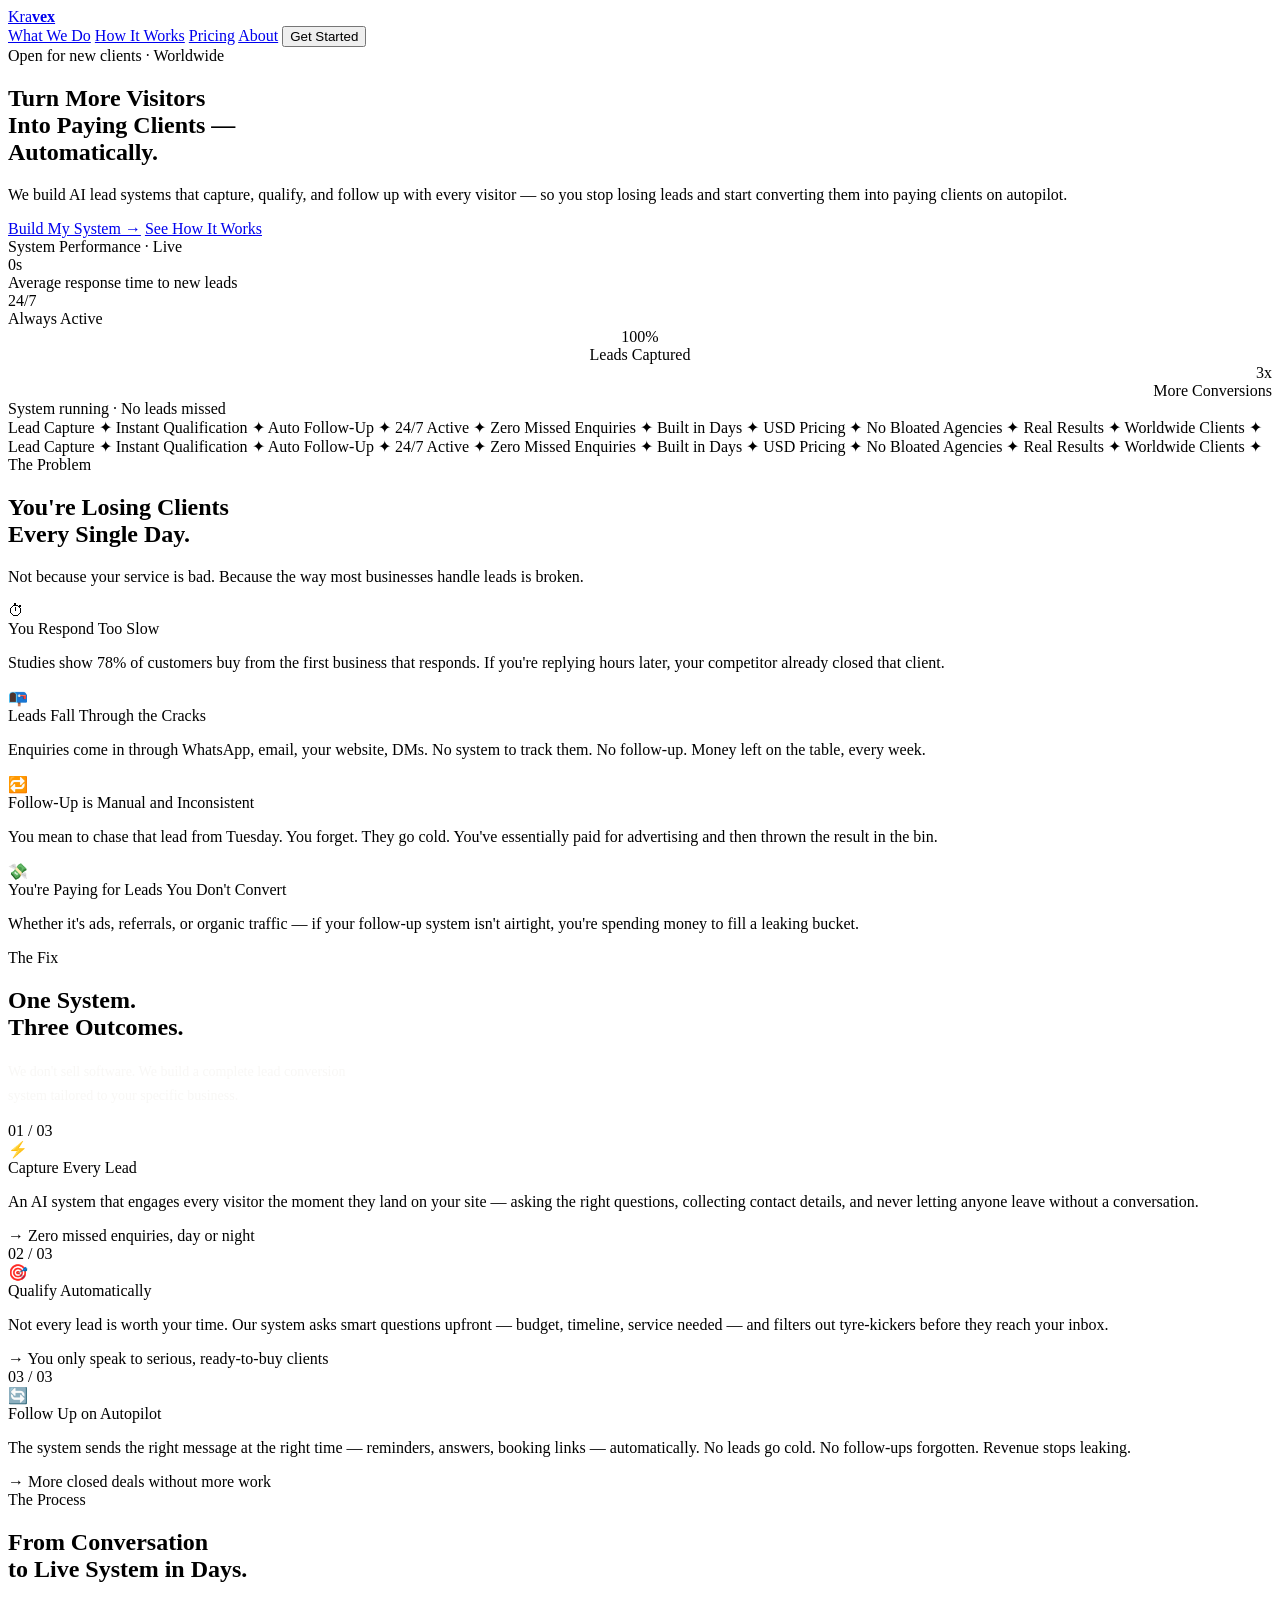
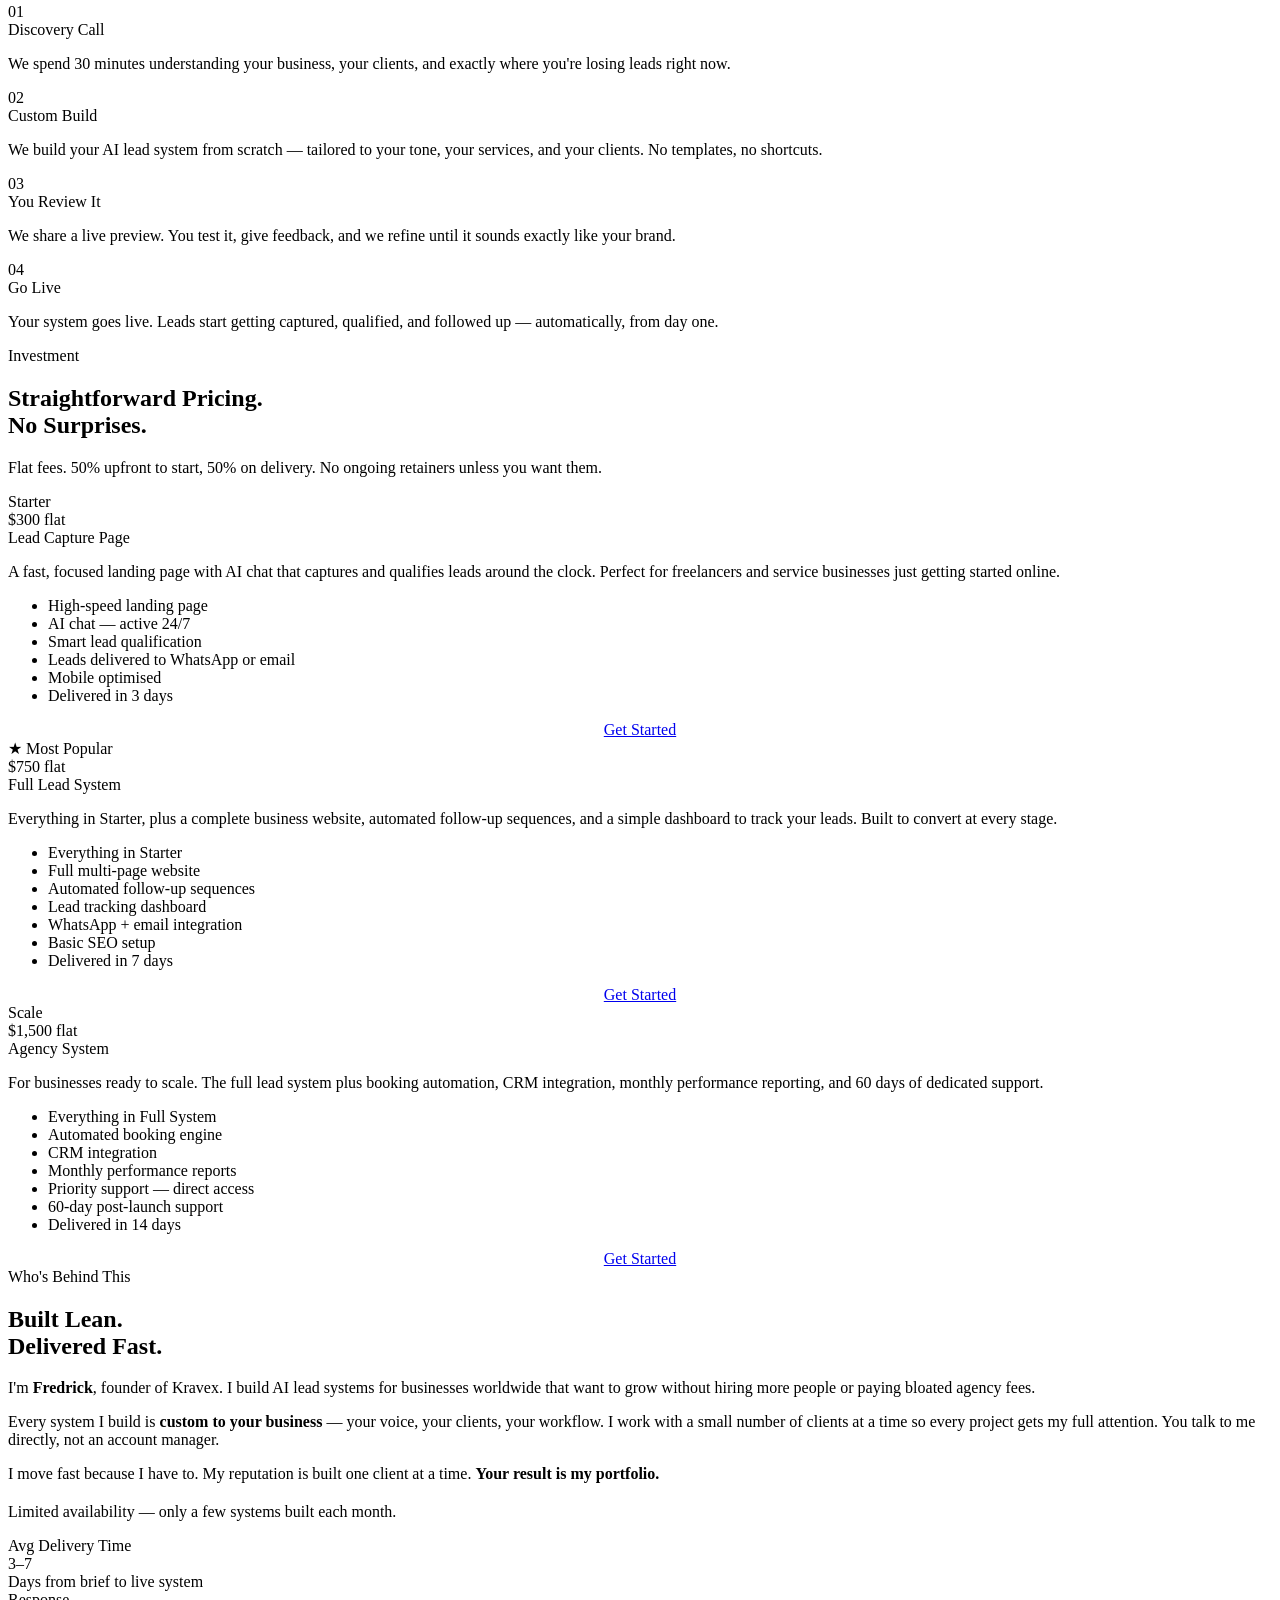
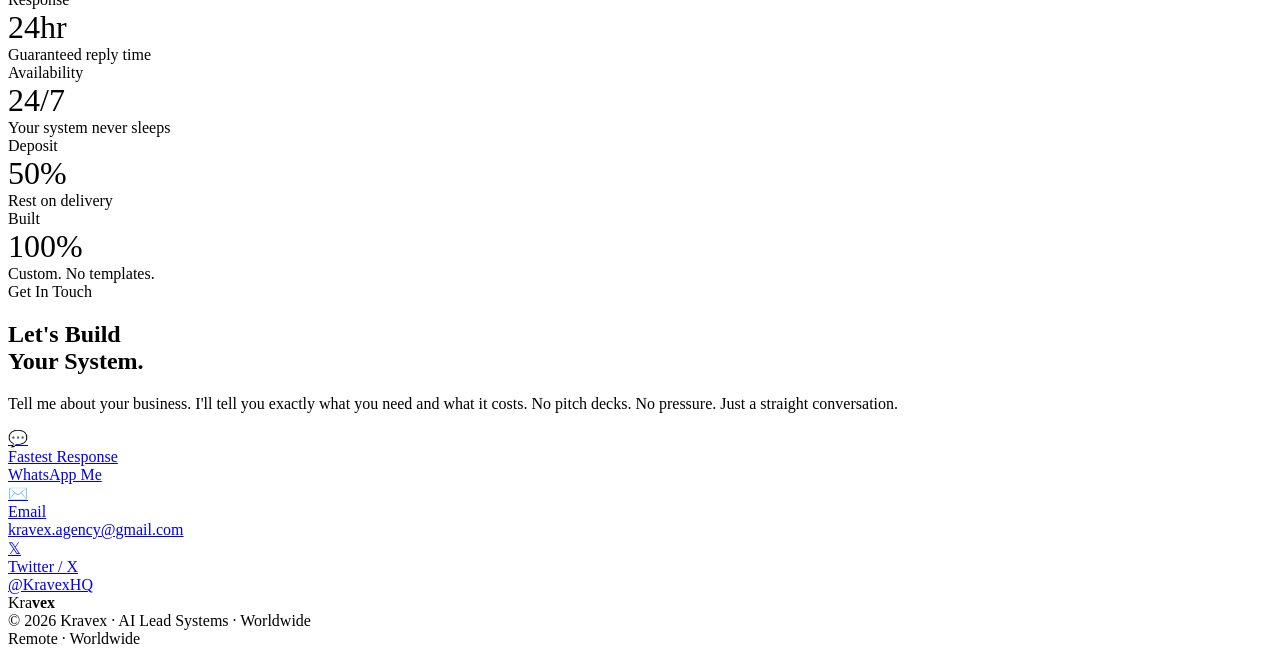
==== kravex/index.html @ 92c64c15 "Add files via upload" ====
<!DOCTYPE html>
<html lang="en">
<head>
<meta charset="UTF-8">
<meta name="viewport" content="width=device-width, initial-scale=1.0">
<title>Kravex — AI Systems That Close</title>
<meta name="description" content="Kravex builds AI lead systems for businesses that are tired of losing clients to slow response times and missed follow-ups.">
<link rel="preconnect" href="https://fonts.googleapis.com">
<link href="https://fonts.googleapis.com/css2?family=Syne:wght@400;600;700;800&family=Inter:wght@300;400;500&display=swap" rel="stylesheet">
<link rel="stylesheet" href="kravex.css">
</head>
<body>

<div id="cur"></div>
<div id="cur-r"></div>

<!-- NAV -->
<nav>
  <a href="#" class="nav-logo">Kra<b>vex</b></a>
  <div class="nav-links">
    <a href="#solution">What We Do</a>
    <a href="#how">How It Works</a>
    <a href="#pricing">Pricing</a>
    <a href="#about">About</a>
    <button class="nav-btn">Get Started</button>
  </div>
</nav>

<!-- HERO -->
<section class="hero">
  <div class="hero-glow"></div>
  <div class="hero-grid"></div>

  <div class="hero-left">
    <div class="hero-eyebrow">
      <div class="hero-eyebrow-dot"></div>
      Open for new clients · Worldwide
    </div>

   <h1>
  Turn More Visitors<br>
  Into Paying Clients —<br>
  <span class="outline">Automatically.</span>
</h1>

 <p class="hero-desc">
  We build AI lead systems that capture, qualify, and follow up with every visitor — 
  so you stop losing leads and start converting them into paying clients on autopilot.
</p>
    <div class="hero-actions">
      <a href="#contact" class="btn-gold">Build My System →</a>
      <a href="#how" class="btn-line">See How It Works</a>
    </div>
  </div>

  <div class="hero-right">
    <div class="hero-card">
      <div class="card-label">System Performance · Live</div>
      <div class="card-metric">0s</div>
      <div class="card-metric-label">Average response time to new leads</div>
      <div class="card-divider"></div>
      <div class="card-row">
        <div>
          <div class="card-stat-num">24/7</div>
          <div class="card-stat-label">Always Active</div>
        </div>
        <div style="text-align:center">
          <div class="card-stat-num">100%</div>
          <div class="card-stat-label">Leads Captured</div>
        </div>
        <div style="text-align:right">
          <div class="card-stat-num">3x</div>
          <div class="card-stat-label">More Conversions</div>
        </div>
      </div>
      <div class="live-badge">
        <div class="live-dot"></div>
        System running · No leads missed
      </div>
    </div>
  </div>
</section>

<!-- TICKER -->
<div class="ticker">
  <div class="ticker-track">
    <div class="ticker-item">Lead Capture <span class="ticker-sep">✦</span> Instant Qualification <span class="ticker-sep">✦</span> Auto Follow-Up <span class="ticker-sep">✦</span> 24/7 Active <span class="ticker-sep">✦</span> Zero Missed Enquiries <span class="ticker-sep">✦</span> Built in Days <span class="ticker-sep">✦</span> USD Pricing <span class="ticker-sep">✦</span> No Bloated Agencies <span class="ticker-sep">✦</span> Real Results <span class="ticker-sep">✦</span> Worldwide Clients <span class="ticker-sep">✦</span></div>
    <div class="ticker-item">Lead Capture <span class="ticker-sep">✦</span> Instant Qualification <span class="ticker-sep">✦</span> Auto Follow-Up <span class="ticker-sep">✦</span> 24/7 Active <span class="ticker-sep">✦</span> Zero Missed Enquiries <span class="ticker-sep">✦</span> Built in Days <span class="ticker-sep">✦</span> USD Pricing <span class="ticker-sep">✦</span> No Bloated Agencies <span class="ticker-sep">✦</span> Real Results <span class="ticker-sep">✦</span> Worldwide Clients <span class="ticker-sep">✦</span></div>
  </div>
</div>

<!-- PROBLEM -->
<section class="problem" id="problem">
  <div class="sec-label">The Problem</div>
  <h2 class="sec-title">You're Losing Clients<br>Every Single Day.</h2>
  <p class="sec-sub">Not because your service is bad. Because the way most businesses handle leads is broken.</p>

  <div class="problem-grid reveal">
    <div class="problem-item">
      <div class="problem-icon">⏱</div>
      <div class="problem-title">You Respond Too Slow</div>
      <p class="problem-desc">Studies show 78% of customers buy from the first business that responds. If you're replying hours later, your competitor already closed that client.</p>
    </div>
    <div class="problem-item">
      <div class="problem-icon">📭</div>
      <div class="problem-title">Leads Fall Through the Cracks</div>
      <p class="problem-desc">Enquiries come in through WhatsApp, email, your website, DMs. No system to track them. No follow-up. Money left on the table, every week.</p>
    </div>
    <div class="problem-item">
      <div class="problem-icon">🔁</div>
      <div class="problem-title">Follow-Up is Manual and Inconsistent</div>
      <p class="problem-desc">You mean to chase that lead from Tuesday. You forget. They go cold. You've essentially paid for advertising and then thrown the result in the bin.</p>
    </div>
    <div class="problem-item">
      <div class="problem-icon">💸</div>
      <div class="problem-title">You're Paying for Leads You Don't Convert</div>
      <p class="problem-desc">Whether it's ads, referrals, or organic traffic — if your follow-up system isn't airtight, you're spending money to fill a leaking bucket.</p>
    </div>
  </div>
</section>

<!-- SOLUTION -->
<section class="solution" id="solution">
  <div class="solution-header">
    <div>
      <div class="sec-label">The Fix</div>
      <h2 class="sec-title">One System.<br>Three Outcomes.</h2>
    </div>
    <p style="font-size:14px;color:rgba(237,235,230,.4);max-width:340px;line-height:1.7;font-weight:300">We don't sell software. We build a complete lead conversion system tailored to your specific business.</p>
  </div>

  <div class="solution-cards reveal">
    <div class="sol-card">
      <div class="sol-num">01 / 03</div>
      <div class="sol-icon">⚡</div>
      <div class="sol-title">Capture Every Lead</div>
      <p class="sol-desc">An AI system that engages every visitor the moment they land on your site — asking the right questions, collecting contact details, and never letting anyone leave without a conversation.</p>
      <div class="sol-outcome">→ Zero missed enquiries, day or night</div>
    </div>
    <div class="sol-card">
      <div class="sol-num">02 / 03</div>
      <div class="sol-icon">🎯</div>
      <div class="sol-title">Qualify Automatically</div>
      <p class="sol-desc">Not every lead is worth your time. Our system asks smart questions upfront — budget, timeline, service needed — and filters out tyre-kickers before they reach your inbox.</p>
      <div class="sol-outcome">→ You only speak to serious, ready-to-buy clients</div>
    </div>
    <div class="sol-card">
      <div class="sol-num">03 / 03</div>
      <div class="sol-icon">🔄</div>
      <div class="sol-title">Follow Up on Autopilot</div>
      <p class="sol-desc">The system sends the right message at the right time — reminders, answers, booking links — automatically. No leads go cold. No follow-ups forgotten. Revenue stops leaking.</p>
      <div class="sol-outcome">→ More closed deals without more work</div>
    </div>
  </div>
</section>

<!-- HOW IT WORKS -->
<section class="how" id="how">
  <div class="sec-label">The Process</div>
  <h2 class="sec-title">From Conversation<br>to Live System in Days.</h2>

  <div class="how-steps reveal">
    <div class="how-step">
      <div class="how-step-num">01</div>
      <div class="how-step-title">Discovery Call</div>
      <p class="how-step-desc">We spend 30 minutes understanding your business, your clients, and exactly where you're losing leads right now.</p>
    </div>
    <div class="how-step">
      <div class="how-step-num">02</div>
      <div class="how-step-title">Custom Build</div>
      <p class="how-step-desc">We build your AI lead system from scratch — tailored to your tone, your services, and your clients. No templates, no shortcuts.</p>
    </div>
    <div class="how-step">
      <div class="how-step-num">03</div>
      <div class="how-step-title">You Review It</div>
      <p class="how-step-desc">We share a live preview. You test it, give feedback, and we refine until it sounds exactly like your brand.</p>
    </div>
    <div class="how-step">
      <div class="how-step-num">04</div>
      <div class="how-step-title">Go Live</div>
      <p class="how-step-desc">Your system goes live. Leads start getting captured, qualified, and followed up — automatically, from day one.</p>
    </div>
  </div>
</section>

<!-- PRICING -->
<section class="pricing" id="pricing">
  <div class="sec-label">Investment</div>
  <h2 class="sec-title">Straightforward Pricing.<br>No Surprises.</h2>
  <p class="sec-sub">Flat fees. 50% upfront to start, 50% on delivery. No ongoing retainers unless you want them.</p>

  <div class="pricing-grid reveal">
    <div class="p-card">
      <div class="p-badge">Starter</div>
      <div class="p-price">$300 <span class="p-per">flat</span></div>
      <div class="p-name">Lead Capture Page</div>
      <p class="p-desc">A fast, focused landing page with AI chat that captures and qualifies leads around the clock. Perfect for freelancers and service businesses just getting started online.</p>
      <ul class="p-list">
        <li>High-speed landing page</li>
        <li>AI chat — active 24/7</li>
        <li>Smart lead qualification</li>
        <li>Leads delivered to WhatsApp or email</li>
        <li>Mobile optimised</li>
        <li>Delivered in 3 days</li>
      </ul>
      <div class="p-cta"><a href="#contact" class="btn-line" style="display:block;text-align:center">Get Started</a></div>
    </div>

    <div class="p-card star">
      <div class="p-badge">★ Most Popular</div>
      <div class="p-price">$750 <span class="p-per">flat</span></div>
      <div class="p-name">Full Lead System</div>
      <p class="p-desc">Everything in Starter, plus a complete business website, automated follow-up sequences, and a simple dashboard to track your leads. Built to convert at every stage.</p>
      <ul class="p-list">
        <li>Everything in Starter</li>
        <li>Full multi-page website</li>
        <li>Automated follow-up sequences</li>
        <li>Lead tracking dashboard</li>
        <li>WhatsApp + email integration</li>
        <li>Basic SEO setup</li>
        <li>Delivered in 7 days</li>
      </ul>
      <div class="p-cta"><a href="#contact" class="btn-gold" style="display:block;text-align:center">Get Started</a></div>
    </div>

    <div class="p-card">
      <div class="p-badge">Scale</div>
      <div class="p-price">$1,500 <span class="p-per">flat</span></div>
      <div class="p-name">Agency System</div>
      <p class="p-desc">For businesses ready to scale. The full lead system plus booking automation, CRM integration, monthly performance reporting, and 60 days of dedicated support.</p>
      <ul class="p-list">
        <li>Everything in Full System</li>
        <li>Automated booking engine</li>
        <li>CRM integration</li>
        <li>Monthly performance reports</li>
        <li>Priority support — direct access</li>
        <li>60-day post-launch support</li>
        <li>Delivered in 14 days</li>
      </ul>
      <div class="p-cta"><a href="#contact" class="btn-line" style="display:block;text-align:center">Get Started</a></div>
    </div>
  </div>
</section>

<!-- ABOUT -->
<section class="about" id="about">
  <div class="about-body">
    <div class="about-tag">Who's Behind This</div>
    <h2 class="about-headline">
      Built Lean.<br>
      Delivered <span>Fast.</span>
    </h2>
    <p>I'm <strong>Fredrick</strong>, founder of Kravex. I build AI lead systems for businesses worldwide that want to grow without hiring more people or paying bloated agency fees.</p>
    <p>Every system I build is <strong>custom to your business</strong> — your voice, your clients, your workflow. I work with a small number of clients at a time so every project gets my full attention. You talk to me directly, not an account manager.</p>
    <p>I move fast because I have to. My reputation is built one client at a time. <strong>Your result is my portfolio.</strong></p>
    <p class="gold" style="margin-top:20px;">
  Limited availability — only a few systems built each month.
</p>
  </div>

  <div class="about-right reveal">
    <div class="trust-box">
      <div class="trust-box-label">Avg Delivery Time</div>
      <div class="trust-metric">3–7</div>
      <div class="trust-metric-sub">Days from brief to live system</div>
    </div>
    <div class="trust-grid">
      <div class="trust-sm">
        <div class="trust-box-label">Response</div>
        <div class="trust-metric" style="font-size:32px">24hr</div>
        <div class="trust-metric-sub">Guaranteed reply time</div>
      </div>
      <div class="trust-sm">
        <div class="trust-box-label">Availability</div>
        <div class="trust-metric" style="font-size:32px">24/7</div>
        <div class="trust-metric-sub">Your system never sleeps</div>
      </div>
      <div class="trust-sm">
        <div class="trust-box-label">Deposit</div>
        <div class="trust-metric" style="font-size:32px">50%</div>
        <div class="trust-metric-sub">Rest on delivery</div>
      </div>
      <div class="trust-sm">
        <div class="trust-box-label">Built</div>
        <div class="trust-metric" style="font-size:32px">100%</div>
        <div class="trust-metric-sub">Custom. No templates.</div>
      </div>
    </div>
  </div>
</section>

<!-- CONTACT -->
<section class="contact" id="contact">
  <div class="contact-glow"></div>
  <div class="sec-label" style="justify-content:center">Get In Touch</div>
  <h2>
    Let's Build<br>
    Your <span>System.</span>
  </h2>
  <p class="contact-sub">
    Tell me about your business. I'll tell you exactly what you need and what it costs. 
    No pitch decks. No pressure. Just a straight conversation.
  </p>

  <div class="contact-cards reveal">
    <a href="https://wa.me/2348146888691" class="c-card">
      <div class="c-icon">💬</div>
      <div class="c-label">Fastest Response</div>
      <div class="c-val">WhatsApp Me</div>
    </a>
    <a href="mailto:fredrickworlu1000@gmail.com" class="c-card">
      <div class="c-icon">✉️</div>
      <div class="c-label">Email</div>
      <div class="c-val">kravex.agency@gmail.com</div>
    </a>
    <a href="https://twitter.com/KravexHQ" class="c-card">
      <div class="c-icon">𝕏</div>
      <div class="c-label">Twitter / X</div>
      <div class="c-val">@KravexHQ</div>
    </a>
  </div>
</section>

<!-- FOOTER -->
<footer>
  <div class="footer-logo">Kra<b>vex</b></div>
  <div class="footer-copy">© 2026 Kravex · AI Lead Systems · Worldwide</div>
  <div class="footer-right">Remote · Worldwide</div>
</footer>

<script>
// Cursor
const cur=document.getElementById('cur'),ring=document.getElementById('cur-r');
let mx=0,my=0,rx=0,ry=0;
document.addEventListener('mousemove',e=>{
  mx=e.clientX;my=e.clientY;
  cur.style.left=mx+'px';cur.style.top=my+'px';
});
(function loop(){rx+=(mx-rx)*.1;ry+=(my-ry)*.1;ring.style.left=rx+'px';ring.style.top=ry+'px';requestAnimationFrame(loop)})();

// Reveal on scroll
const obs=new IntersectionObserver(entries=>{
  entries.forEach(e=>{if(e.isIntersecting)e.target.classList.add('in')});
},{threshold:.08});
document.querySelectorAll('.reveal').forEach(el=>obs.observe(el));

// Stagger children of reveal elements
document.querySelectorAll('.problem-grid .problem-item, .solution-cards .sol-card, .pricing-grid .p-card, .how-steps .how-step, .trust-grid .trust-sm, .contact-cards .c-card').forEach((el,i)=>{
  el.style.transitionDelay=`${i*80}ms`;
  el.classList.add('reveal');
  obs.observe(el);
});
</script>
</body>
</html>
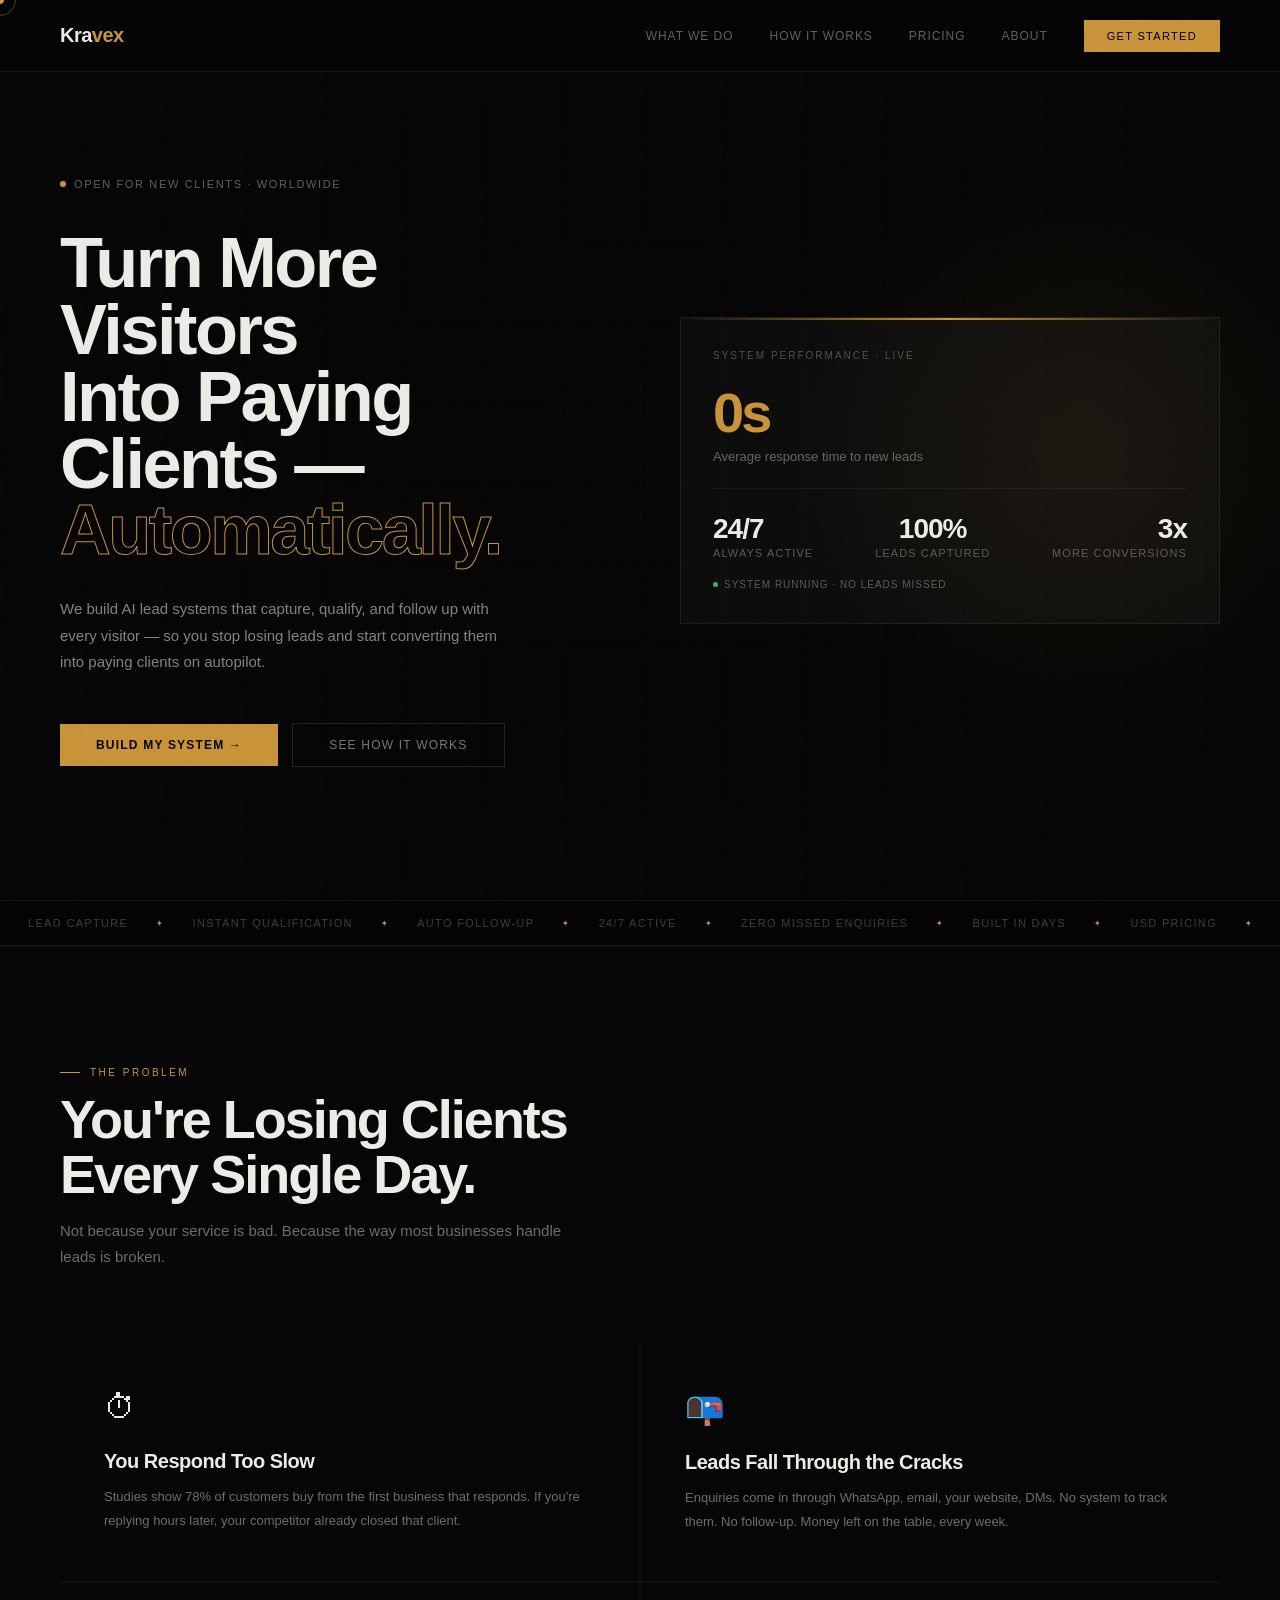
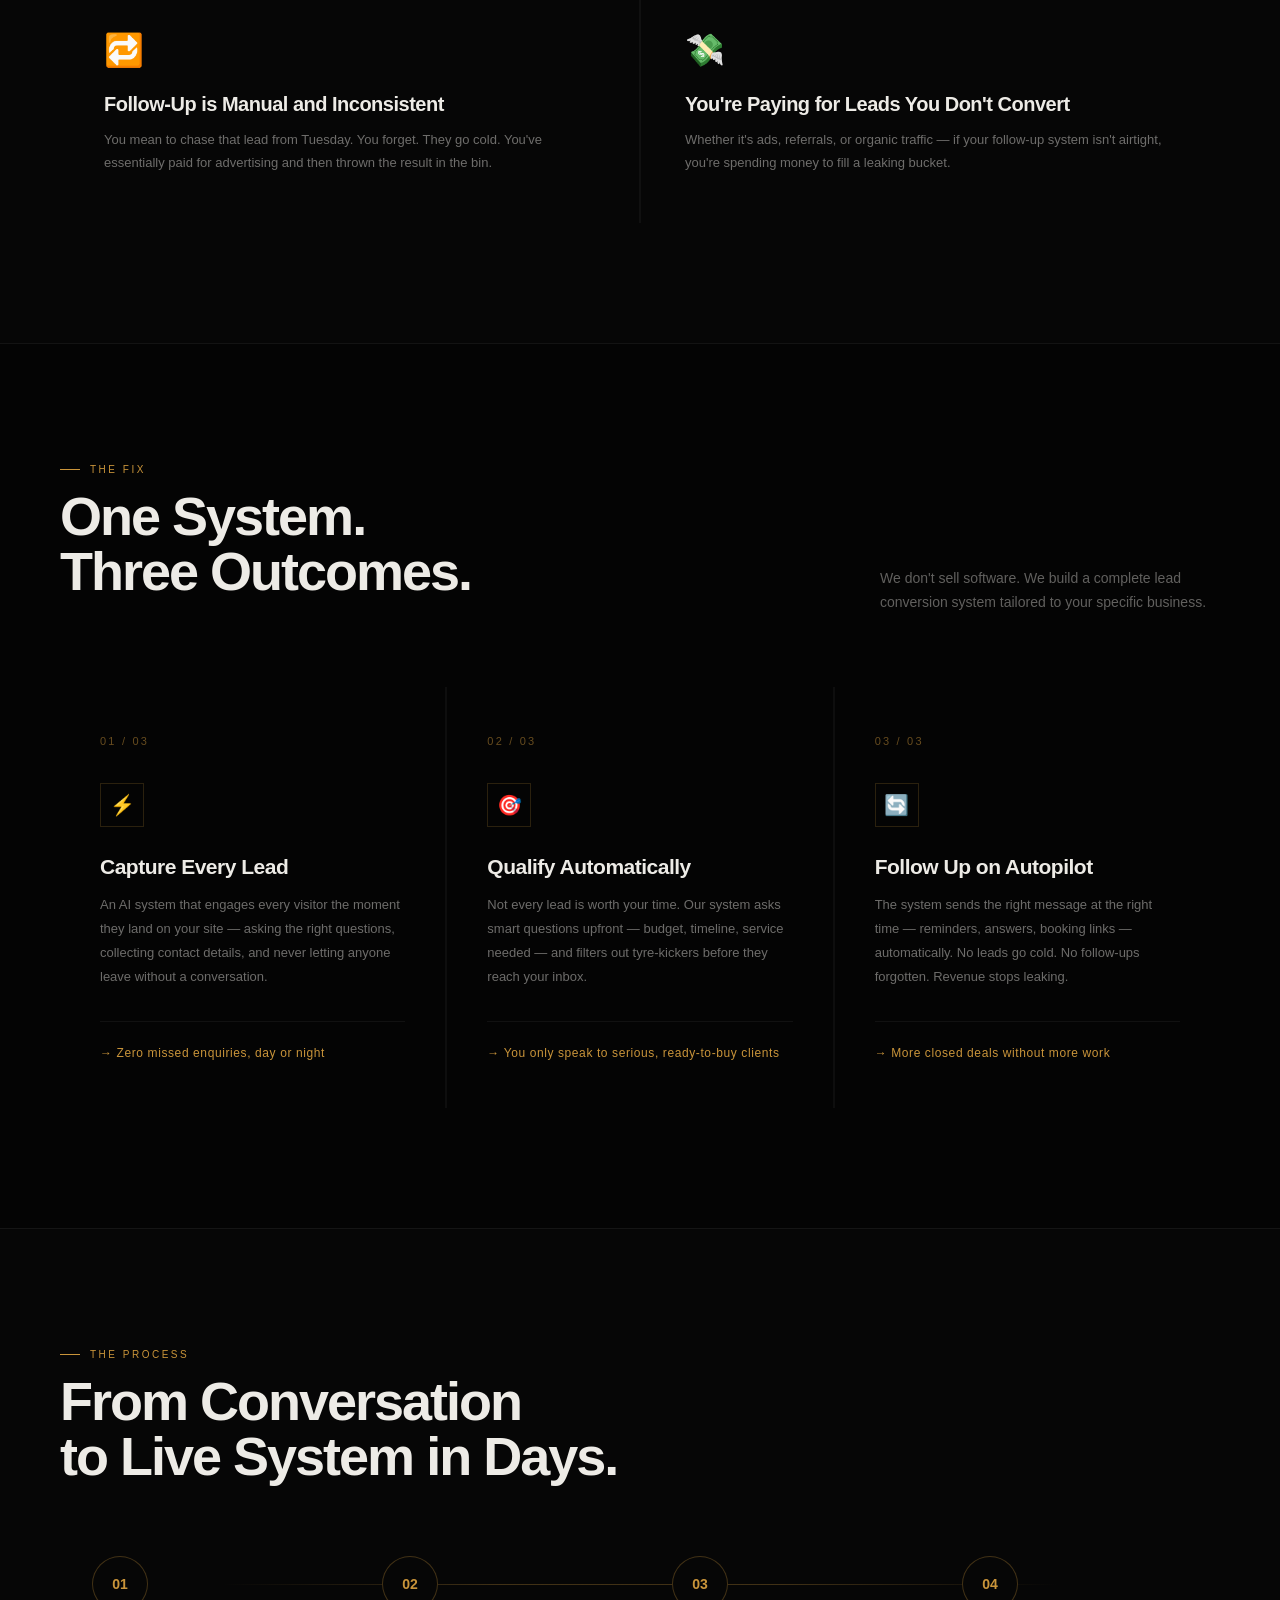
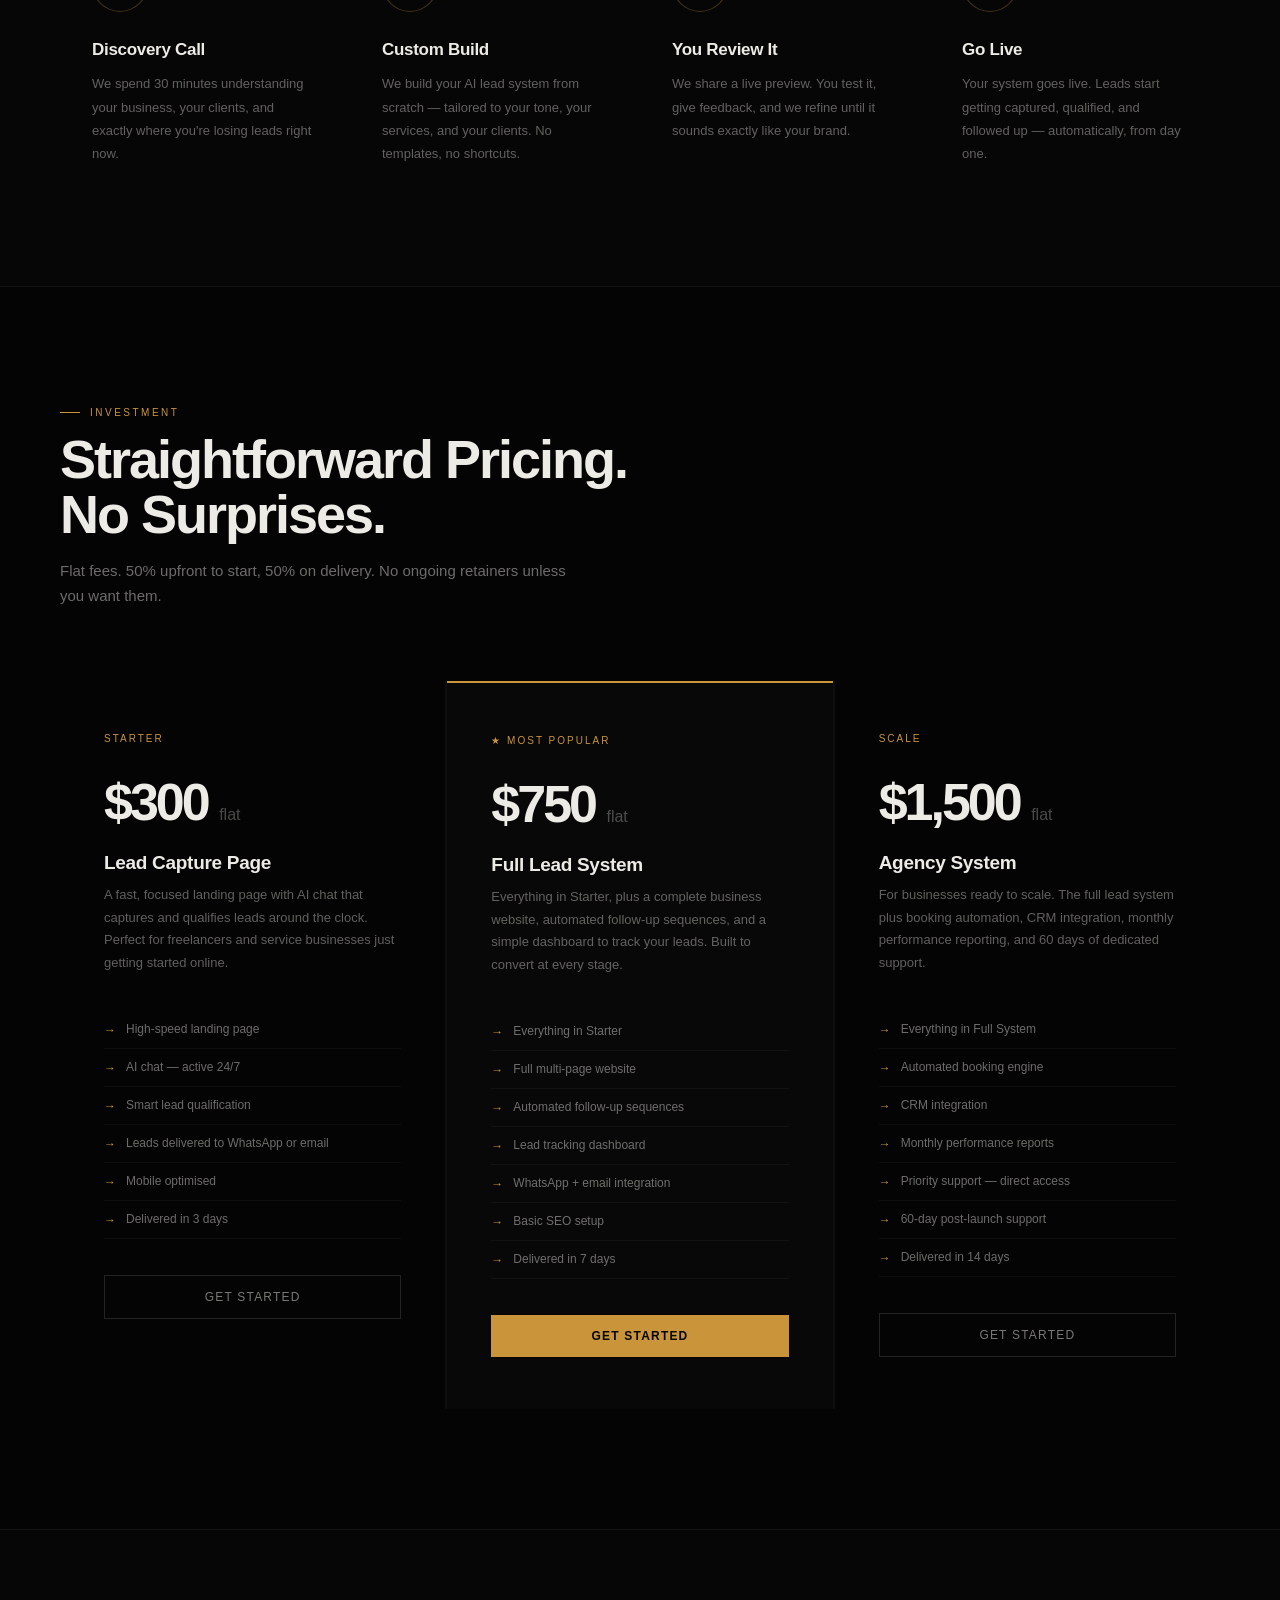
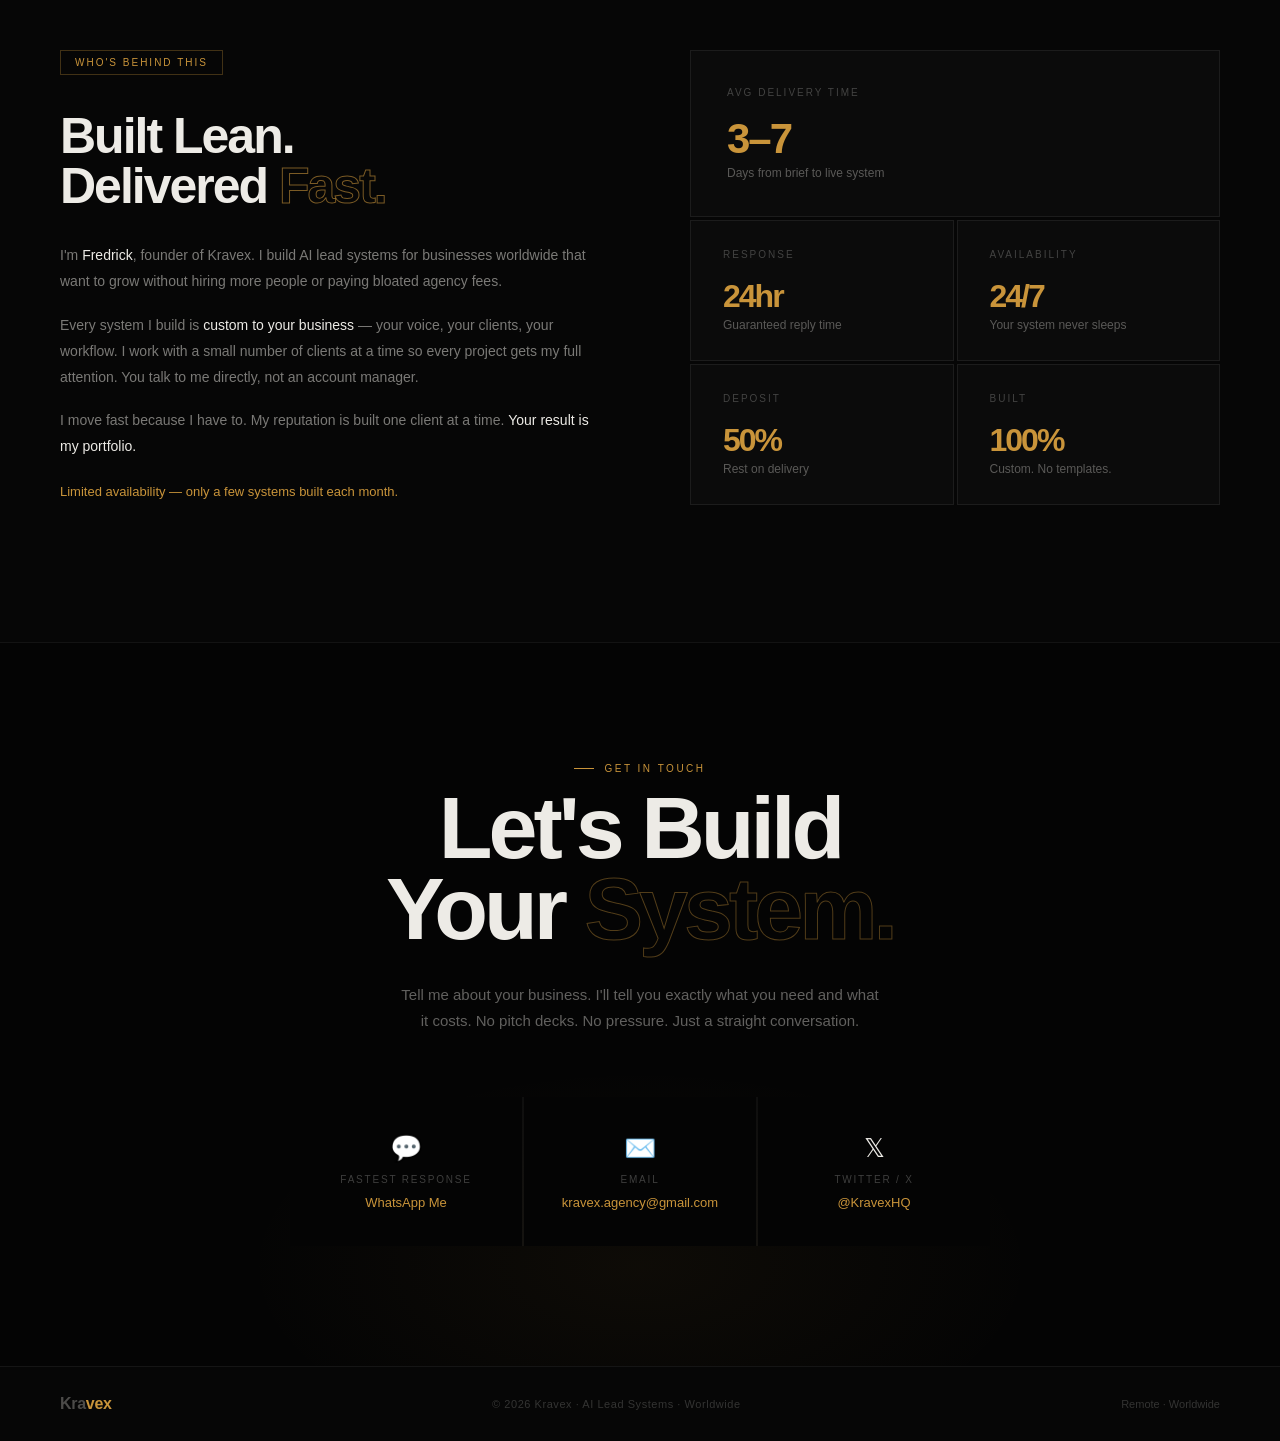
==== commit 89e4d071: "Update index.html" ====
--- a/kravex/index.html
+++ b/kravex/index.html
@@ -10,7 +10,200 @@
 <link rel="stylesheet" href="kravex.css">
 </head>
 <body>
-
+  
+<style>
+
+*,*::before,*::after{box-sizing:border-box;margin:0;padding:0}
+html{scroll-behavior:smooth;font-size:16px}
+body{background:#060606;color:#EDEBE6;font-family:'Inter',sans-serif;overflow-x:hidden;cursor:none;-webkit-font-smoothing:antialiased}
+
+/* ── CURSOR ── */
+#cur{position:fixed;width:8px;height:8px;background:#C9943A;border-radius:50%;pointer-events:none;z-index:9999;transform:translate(-50%,-50%);transition:width .15s,height .15s}
+#cur-r{position:fixed;width:32px;height:32px;border:1px solid rgba(201,148,58,.4);border-radius:50%;pointer-events:none;z-index:9998;transform:translate(-50%,-50%);transition:width .3s,height .3s}
+body:has(a:hover) #cur,body:has(button:hover) #cur{width:16px;height:16px}
+body:has(a:hover) #cur-r,body:has(button:hover) #cur-r{width:48px;height:48px}
+
+/* ── NOISE ── */
+body::after{content:'';position:fixed;inset:0;background-image:url("data:image/svg+xml,%3Csvg xmlns='http://www.w3.org/2000/svg'%3E%3Cfilter id='n'%3E%3CfeTurbulence baseFrequency='.75' numOctaves='4' stitchTiles='stitch'/%3E%3C/filter%3E%3Crect width='100%25' height='100%25' filter='url(%23n)' opacity='.025'/%3E%3C/svg%3E");pointer-events:none;z-index:998}
+
+/* ── NAV ── */
+nav{position:fixed;top:0;left:0;right:0;z-index:100;display:flex;align-items:center;justify-content:space-between;padding:0 60px;height:72px;border-bottom:1px solid rgba(255,255,255,.06);background:rgba(6,6,6,.9);backdrop-filter:blur(24px)}
+.nav-logo{font-family:'Syne',sans-serif;font-weight:800;font-size:20px;color:#EDEBE6;text-decoration:none;letter-spacing:-.5px}
+.nav-logo b{color:#C9943A}
+.nav-links{display:flex;align-items:center;gap:36px}
+.nav-links a{font-size:12px;color:rgba(237,235,230,.4);text-decoration:none;letter-spacing:.08em;text-transform:uppercase;transition:color .2s}
+.nav-links a:hover{color:#fff}
+.nav-btn{
+  padding:9px 22px;
+  border:1px solid #C9943A;
+  font-size:11px;
+  background-color: #C9943A;
+  letter-spacing:.12em;
+  text-transform:uppercase;
+  text-decoration:none;
+  transition:all .2s;
+  font-family:'Inter',sans-serif;
+}
+.nav-btn:hover{
+  color:#ffffff;
+  cursor: pointer;
+  background-color: #543806;
+  border: 1px solid #543806;
+}
+
+/* ── HERO ── */
+.hero{min-height:100vh;display:grid;grid-template-columns:1fr 1fr;align-items:center;padding:120px 60px 80px;gap:80px;position:relative;overflow:hidden}
+.hero-glow{position:absolute;width:600px;height:600px;background:radial-gradient(circle,rgba(201,148,58,.08) 0%,transparent 70%);right:-100px;top:50%;transform:translateY(-50%);pointer-events:none}
+.hero-grid{position:absolute;inset:0;background-image:linear-gradient(rgba(255,255,255,.02) 1px,transparent 1px),linear-gradient(90deg,rgba(255,255,255,.02) 1px,transparent 1px);background-size:80px 80px;pointer-events:none;mask-image:radial-gradient(ellipse 80% 80% at 50% 50%,black,transparent)}
+
+.hero-left{}
+.hero-eyebrow{display:inline-flex;align-items:center;gap:8px;font-size:11px;letter-spacing:.15em;text-transform:uppercase;color:rgba(237,235,230,.4);margin-bottom:40px}
+.hero-eyebrow-dot{width:6px;height:6px;background:#C9943A;border-radius:50%;animation:pulse 2s ease infinite}
+@keyframes pulse{0%,100%{opacity:1;transform:scale(1)}50%{opacity:.5;transform:scale(.8)}}
+
+.hero h1{font-family:'Syne',sans-serif;font-weight:800;font-size:clamp(44px,5.5vw,72px);line-height:.95;letter-spacing:-2.5px;margin-bottom:32px;opacity:0;animation:up .7s ease forwards .2s}
+.hero h1 .outline{-webkit-text-stroke:1px #C9943A;color:transparent}
+.hero-desc{font-size:15px;line-height:1.75;color:rgba(237,235,230,.55);max-width:440px;margin-bottom:48px;opacity:0;animation:up .7s ease forwards .4s;font-weight:300}
+.hero-actions{display:flex;gap:14px;align-items:center;opacity:0;animation:up .7s ease forwards .55s}
+.btn-gold{padding:14px 36px;background:#C9943A;color:#060606;font-size:12px;font-weight:600;letter-spacing:.1em;text-transform:uppercase;text-decoration:none;transition:all .2s;display:inline-block;border:none;cursor:none}
+.btn-gold:hover{background:#E0AA50;transform:translateY(-1px)}
+.btn-line{padding:14px 36px;border:1px solid rgba(255,255,255,.12);color:rgba(237,235,230,.5);font-size:12px;letter-spacing:.1em;text-transform:uppercase;text-decoration:none;transition:all .2s;display:inline-block}
+.btn-line:hover{border-color:#C9943A;color:#C9943A}
+
+.hero-right{position:relative;opacity:0;animation:up .8s ease forwards .6s}
+.hero-card{background:rgba(255,255,255,.03);border:1px solid rgba(255,255,255,.07);padding:32px;position:relative;overflow:hidden}
+.hero-card::before{content:'';position:absolute;top:0;left:0;right:0;height:2px;background:linear-gradient(90deg,transparent,#C9943A,transparent)}
+.card-label{font-size:10px;letter-spacing:.2em;text-transform:uppercase;color:rgba(237,235,230,.3);margin-bottom:24px}
+.card-metric{font-family:'Syne',sans-serif;font-size:56px;font-weight:800;color:#C9943A;letter-spacing:-3px;line-height:1}
+.card-metric-label{font-size:13px;color:rgba(237,235,230,.4);margin-top:8px;font-weight:300}
+.card-divider{height:1px;background:rgba(255,255,255,.06);margin:24px 0}
+.card-row{display:flex;justify-content:space-between;align-items:center}
+.card-stat-num{font-family:'Syne',sans-serif;font-size:28px;font-weight:800;color:#EDEBE6;letter-spacing:-1px}
+.card-stat-label{font-size:11px;color:rgba(237,235,230,.35);text-transform:uppercase;letter-spacing:.1em;margin-top:2px}
+
+/* Live indicator */
+.live-badge{display:inline-flex;align-items:center;gap:6px;font-size:10px;letter-spacing:.1em;text-transform:uppercase;color:rgba(237,235,230,.35);margin-top:20px}
+.live-dot{width:5px;height:5px;background:#4CAF50;border-radius:50%;animation:pulse 1.5s ease infinite}
+
+/* ── TICKER ── */
+.ticker{border-top:1px solid rgba(255,255,255,.06);border-bottom:1px solid rgba(255,255,255,.06);padding:16px 0;overflow:hidden;background:#040404}
+.ticker-track{display:flex;animation:ticker 22s linear infinite;white-space:nowrap}
+.ticker-item{display:flex;align-items:center;gap:28px;padding:0 28px;font-size:11px;letter-spacing:.12em;text-transform:uppercase;color:rgba(237,235,230,.25);flex-shrink:0}
+.ticker-sep{color:#C9943A;font-size:8px}
+@keyframes ticker{from{transform:translateX(0)}to{transform:translateX(-50%)}}
+
+/* ── SECTIONS ── */
+section{padding:120px 60px}
+.sec-label{font-size:10px;letter-spacing:.25em;text-transform:uppercase;color:#C9943A;margin-bottom:14px;display:flex;align-items:center;gap:10px}
+.sec-label::before{content:'';width:20px;height:1px;background:#C9943A}
+.sec-title{font-family:'Syne',sans-serif;font-size:clamp(36px,4.5vw,54px);font-weight:800;letter-spacing:-2px;line-height:1.02;margin-bottom:16px}
+.sec-sub{font-size:15px;color:rgba(237,235,230,.45);line-height:1.7;max-width:520px;font-weight:300}
+
+/* ── PROBLEM ── */
+.problem{border-top:1px solid rgba(255,255,255,.06)}
+.problem-grid{display:grid;grid-template-columns:1fr 1fr;gap:2px;margin-top:72px;background:rgba(255,255,255,.04)}
+.problem-item{background:#060606;padding:48px 44px;position:relative;overflow:hidden;transition:background .3s}
+.problem-item:hover{background:#0a0a0a}
+.problem-item::after{content:'';position:absolute;bottom:0;left:0;width:0;height:1px;background:#C9943A;transition:width .5s ease}
+.problem-item:hover::after{width:100%}
+.problem-icon{font-size:32px;margin-bottom:24px}
+.problem-title{font-family:'Syne',sans-serif;font-size:20px;font-weight:700;margin-bottom:12px;letter-spacing:-.5px}
+.problem-desc{font-size:13px;line-height:1.8;color:rgba(237,235,230,.45);font-weight:300}
+
+/* ── SOLUTION ── */
+.solution{border-top:1px solid rgba(255,255,255,.06);background:#040404}
+.solution-header{display:flex;justify-content:space-between;align-items:flex-end;margin-bottom:72px;flex-wrap:wrap;gap:32px}
+.solution-cards{display:grid;grid-template-columns:repeat(3,1fr);gap:2px;background:rgba(255,255,255,.04)}
+.sol-card{background:#040404;padding:48px 40px;position:relative;overflow:hidden;transition:background .3s}
+.sol-card:hover{background:#080808}
+.sol-num{font-family:'Syne',sans-serif;font-size:11px;letter-spacing:.2em;color:rgba(201,148,58,.5);margin-bottom:36px}
+.sol-icon{width:44px;height:44px;border:1px solid rgba(201,148,58,.2);display:flex;align-items:center;justify-content:center;margin-bottom:28px;font-size:20px}
+.sol-title{font-family:'Syne',sans-serif;font-size:21px;font-weight:700;letter-spacing:-.5px;margin-bottom:14px}
+.sol-desc{font-size:13px;line-height:1.85;color:rgba(237,235,230,.45);font-weight:300}
+.sol-outcome{margin-top:32px;padding-top:24px;border-top:1px solid rgba(255,255,255,.05);font-size:12px;color:#C9943A;letter-spacing:.05em}
+
+/* ── HOW ── */
+.how{border-top:1px solid rgba(255,255,255,.06)}
+.how-steps{display:grid;grid-template-columns:repeat(4,1fr);gap:0;margin-top:72px;position:relative}
+.how-steps::before{content:'';position:absolute;top:28px;left:14%;right:14%;height:1px;background:linear-gradient(90deg,transparent,rgba(201,148,58,.3),rgba(201,148,58,.3),transparent);z-index:0}
+.how-step{padding:0 32px;position:relative;z-index:1}
+.how-step-num{width:56px;height:56px;border:1px solid rgba(201,148,58,.3);border-radius:50%;display:flex;align-items:center;justify-content:center;font-family:'Syne',sans-serif;font-size:14px;font-weight:800;color:#C9943A;margin-bottom:28px;background:#060606}
+.how-step-title{font-family:'Syne',sans-serif;font-size:17px;font-weight:700;margin-bottom:12px;letter-spacing:-.3px}
+.how-step-desc{font-size:13px;line-height:1.8;color:rgba(237,235,230,.4);font-weight:300}
+
+/* ── PRICING ── */
+.pricing{border-top:1px solid rgba(255,255,255,.06);background:#040404}
+.pricing-grid{display:grid;grid-template-columns:repeat(3,1fr);gap:2px;margin-top:72px;background:rgba(255,255,255,.04)}
+.p-card{background:#040404;padding:52px 44px;position:relative;transition:background .3s}
+.p-card:hover{background:#080808}
+.p-card.star{background:#080808;border-top:2px solid #C9943A}
+.p-badge{font-size:10px;letter-spacing:.2em;text-transform:uppercase;color:#C9943A;margin-bottom:32px}
+.p-price{font-family:'Syne',sans-serif;font-size:52px;font-weight:800;letter-spacing:-3px;line-height:1;margin-bottom:6px}
+.p-per{font-size:16px;color:rgba(237,235,230,.3);font-weight:300;font-family:'Inter',sans-serif;letter-spacing:0}
+.p-name{font-family:'Syne',sans-serif;font-size:19px;font-weight:700;margin:24px 0 10px;letter-spacing:-.3px}
+.p-desc{font-size:13px;line-height:1.75;color:rgba(237,235,230,.4);margin-bottom:36px;font-weight:300}
+.p-list{list-style:none}
+.p-list li{font-size:12px;color:rgba(237,235,230,.45);padding:9px 0;border-bottom:1px solid rgba(255,255,255,.04);display:flex;align-items:flex-start;gap:10px;line-height:1.5}
+.p-list li::before{content:'→';color:#C9943A;flex-shrink:0;margin-top:1px}
+.p-cta{margin-top:36px}
+
+/* ── ABOUT ── */
+.about{border-top:1px solid rgba(255,255,255,.06);display:grid;grid-template-columns:1fr 1fr;gap:100px;align-items:start}
+.about-tag{display:inline-block;border:1px solid rgba(201,148,58,.3);padding:6px 14px;font-size:10px;letter-spacing:.2em;text-transform:uppercase;color:#C9943A;margin-bottom:36px}
+.about-headline{font-family:'Syne',sans-serif;font-size:clamp(36px,4vw,50px);font-weight:800;letter-spacing:-2px;line-height:1;margin-bottom:32px}
+.about-headline span{-webkit-text-stroke:1px rgba(201,148,58,.6);color:transparent}
+.about-body p{font-size:14px;line-height:1.85;color:rgba(237,235,230,.5);margin-bottom:18px;font-weight:300}
+.about-body p strong{color:#EDEBE6;font-weight:500}
+.about-body p.gold{color:#C9943A;font-size:13px;margin-top:8px}
+.about-right{}
+.trust-box{background:rgba(255,255,255,.02);border:1px solid rgba(255,255,255,.07);padding:36px;margin-bottom:3px}
+.trust-box-label{font-size:10px;letter-spacing:.2em;text-transform:uppercase;color:rgba(237,235,230,.25);margin-bottom:20px}
+.trust-metric{font-family:'Syne',sans-serif;font-size:42px;font-weight:800;color:#C9943A;letter-spacing:-2px;line-height:1}
+.trust-metric-sub{font-size:12px;color:rgba(237,235,230,.35);margin-top:6px;font-weight:300}
+.trust-grid{display:grid;grid-template-columns:1fr 1fr;gap:3px}
+.trust-sm{background:rgba(255,255,255,.02);border:1px solid rgba(255,255,255,.07);padding:28px 32px}
+
+/* ── CONTACT ── */
+.contact{border-top:1px solid rgba(255,255,255,.06);text-align:center;background:#040404;position:relative;overflow:hidden}
+.contact-glow{position:absolute;width:800px;height:400px;background:radial-gradient(ellipse,rgba(201,148,58,.05) 0%,transparent 70%);bottom:-100px;left:50%;transform:translateX(-50%);pointer-events:none}
+.contact h2{font-family:'Syne',sans-serif;font-size:clamp(48px,7vw,88px);font-weight:800;letter-spacing:-4px;line-height:.92;margin-bottom:32px;position:relative}
+.contact h2 span{-webkit-text-stroke:1px rgba(201,148,58,.4);color:transparent}
+.contact-sub{font-size:15px;color:rgba(237,235,230,.4);max-width:480px;margin:0 auto 64px;line-height:1.7;font-weight:300;position:relative}
+.contact-cards{display:grid;grid-template-columns:repeat(3,1fr);gap:2px;max-width:700px;margin:0 auto;background:rgba(255,255,255,.04);position:relative}
+.c-card{background:#040404;padding:36px 32px;text-decoration:none;color:#EDEBE6;transition:background .25s;display:flex;flex-direction:column;align-items:center;gap:10px}
+.c-card:hover{background:#080808}
+.c-icon{font-size:26px}
+.c-label{font-size:10px;letter-spacing:.18em;text-transform:uppercase;color:rgba(237,235,230,.25)}
+.c-val{font-size:13px;color:#C9943A;font-weight:400}
+
+/* ── FOOTER ── */
+footer{padding:28px 60px;border-top:1px solid rgba(255,255,255,.06);display:flex;justify-content:space-between;align-items:center}
+.footer-logo{font-family:'Syne',sans-serif;font-weight:800;font-size:16px;color:rgba(237,235,230,.3);letter-spacing:-.3px}
+.footer-logo b{color:#C9943A}
+.footer-copy{font-size:11px;color:rgba(237,235,230,.2);letter-spacing:.05em}
+.footer-right{font-size:11px;color:rgba(237,235,230,.2)}
+
+/* ── UTILS ── */
+@keyframes up{from{opacity:0;transform:translateY(20px)}to{opacity:1;transform:translateY(0)}}
+.reveal{opacity:0;transform:translateY(18px);transition:opacity .6s ease,transform .6s ease}
+.reveal.in{opacity:1;transform:translateY(0)}
+
+/* ── RESPONSIVE ── */
+@media(max-width:1024px){
+  nav{padding:0 32px}
+  .hero{grid-template-columns:1fr;padding:100px 32px 60px;gap:60px}
+  .hero-right{display:none}
+  section{padding:80px 32px}
+  .problem-grid,.solution-cards,.pricing-grid,.trust-grid{grid-template-columns:1fr}
+  .how-steps{grid-template-columns:1fr 1fr;gap:40px}
+  .how-steps::before{display:none}
+  .about{grid-template-columns:1fr;gap:60px;padding:80px 32px}
+  .contact-cards{grid-template-columns:1fr}
+  footer{flex-direction:column;gap:16px;text-align:center;padding:24px 32px}
+  .nav-links{display:none}
+}
+  
+</style>
 <div id="cur"></div>
 <div id="cur-r"></div>
 
@@ -313,7 +506,7 @@
       <div class="c-label">Email</div>
       <div class="c-val">kravex.agency@gmail.com</div>
     </a>
-    <a href="https://twitter.com/KravexHQ" class="c-card">
+    <a href="https://twitter.com/Freddy58791" class="c-card">
       <div class="c-icon">𝕏</div>
       <div class="c-label">Twitter / X</div>
       <div class="c-val">@KravexHQ</div>
